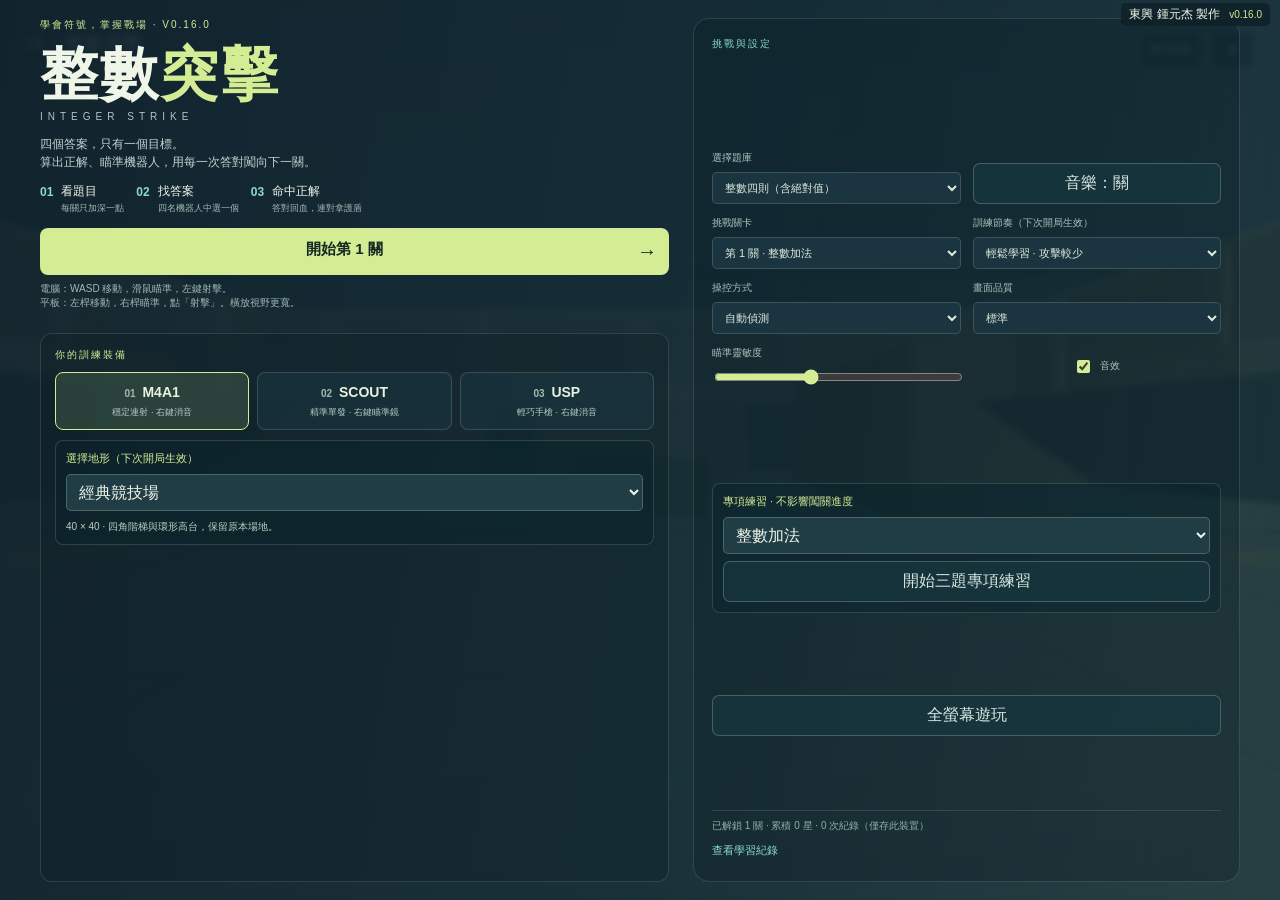
==== index.html @ ce56b244 "Release v0.16.0: dispersed patrols, readable answer labels and creator credit" ====
<!doctype html>
<html lang="zh-Hant"><head><meta charset="utf-8"><meta name="viewport" content="width=device-width,initial-scale=1,maximum-scale=1,user-scalable=no,viewport-fit=cover"><meta name="theme-color" content="#101e25"><title>整數突擊 INTEGER STRIKE — 正負數訓練場</title><link rel="icon" href="data:,"><link rel="stylesheet" href="cjs/style.css"></head>
<body class="paused"><div id="creator-credit">東興 鍾元杰 製作 <small>v0.16.0</small></div>
<canvas id="world" aria-label="三維整數訓練場"></canvas><div class="vignette"></div><div id="damage-flash"></div>
<header><div class="brand"><b>IS<span> / </span>整數突擊</b><small>INTEGER STRIKE · BLOOD ARENA</small></div><div class="top-actions"><button id="music-game" aria-pressed="false">音樂：關</button><span id="fps">— FPS</span><button id="pause-button" aria-label="暫停">Ⅱ</button></div></header>
<section id="question-card" aria-label="目前的數學題目"><div class="question-meta"><span id="skill">整數加法</span><span id="question-number">第 1 / 3 題</span></div><div id="expression">準備開始</div><div class="question-bottom"><span id="grace">先計算，再瞄準正確答案</span><span id="combo">連對 0</span></div><div class="progress-track"><div id="progress-fill"></div></div></section>
<aside id="radar"><div><span id="level-badge">LEVEL 01</span><span id="enemy-count">4 個答案</span></div><canvas id="map" width="152" height="152"></canvas><small>橘點：答案機器人　▲：你</small></aside>
<div id="answer-labels"></div><div id="crosshair"><b></b><b></b><b></b><b></b><i></i></div><div id="aim-choice"></div><div id="hit">✓</div>
<div id="feedback" role="status"><strong id="feedback-title"></strong><span id="feedback-detail"></span></div><div id="message" role="status"></div>
<div id="thinking-overlay"><div class="eyebrow">戰鬥提示</div><h2>保持移動，算出正解。</h2><p id="think-hint"></p><canvas id="number-line" width="800" height="160" aria-label="整數數線，標示起點與移動方向"></canvas><button id="think-resume">關閉提示（T）</button><small>提示顯示時，戰鬥持續進行。</small></div>
<canvas id="weapon"></canvas>
<footer><div id="vitals" class="vitals"><div><span>生命</span><strong id="health">100</strong><span class="shield-icon">◈</span><strong id="shield">0</strong></div><div class="health-track"><i id="health-fill"></i></div><small id="streak-note">連續答對 3 題 → 護盾 +25</small></div><div class="weapon-info"><span id="mode">M4A1 · 消音步槍</span><div><strong id="ammo">30</strong><span> / ∞</span></div><small id="reload-info">R 換彈 · 1 / 2 / 3 切換武器</small></div></footer>
<nav id="desktop-help"><span>WASD 移動</span><span>滑鼠 瞄準</span><span>左鍵 射擊</span><span>右鍵 特殊功能</span><button id="think-button">T 戰鬥提示</button></nav>
<section id="touch-controls" aria-label="平板控制"><div id="move-pad" class="pad" aria-label="移動搖桿"><span>移動</span><i class="stick"></i></div><div id="look-pad" class="pad" aria-label="視角搖桿"><span>瞄準</span><i class="stick"></i></div><button id="touch-fire" class="fire-button" aria-label="射擊">◎<small>射擊</small></button><div class="touch-tools"><button id="touch-jump">跳躍</button><button id="touch-crouch">蹲下</button><button id="touch-reload">換彈</button><button id="touch-secondary">特殊</button><button id="touch-weapon">換槍</button><button id="touch-think">提示</button></div></section>
<section id="menu" class="overlay"><div class="menu-shell"><div class="menu-main"><div class="eyebrow">學會符號，掌握戰場 · V0.16.0</div><h1>整數<span>突擊</span><small>INTEGER STRIKE</small></h1><p class="intro">四個答案，只有一個目標。<br>算出正解、瞄準機器人，用每一次答對闖向下一關。</p><div class="how"><div><b>01</b><span>看題目<small>每關只加深一點</small></span></div><div><b>02</b><span>找答案<small>四名機器人中選一個</small></span></div><div><b>03</b><span>命中正解<small>答對回血，連對拿護盾</small></span></div></div><button id="start" class="primary">開始第 1 關 <span>→</span></button><button id="restart" class="secondary hidden">重新挑戰這一關</button><p class="note" id="notice">電腦：WASD 移動，滑鼠瞄準，左鍵射擊。<br>平板：左桿移動，右桿瞄準，點「射擊」。橫放視野更寬。</p></div><div class="menu-loadout"><div class="eyebrow">你的訓練裝備</div><div id="loadout"><button class="gun-choice selected" data-gun="0"><b>01 <span>M4A1</span></b><small>穩定連射 · 右鍵消音</small></button><button class="gun-choice" data-gun="1"><b>02 <span>SCOUT</span></b><small>精準單發 · 右鍵瞄準鏡</small></button><button class="gun-choice" data-gun="2"><b>03 <span>USP</span></b><small>輕巧手槍 · 右鍵消音</small></button></div><div class="terrain-picker"><label for="terrain-select">選擇地形（下次開局生效）</label><select id="terrain-select"></select><p id="terrain-description"></p></div></div><div class="menu-options"><div class="eyebrow">挑戰與設定</div><div class="settings"><label>選擇題庫<select id="bank-select"><option value="integer">整數四則（含絕對值）</option><option value="science">科學記號</option></select></label><button id="music-menu" class="secondary" aria-pressed="false">音樂：關</button><label>挑戰關卡<select id="level-select"><option value="1">第 1 關 · 加法起步</option></select></label><label>訓練節奏（下次開局生效）<select id="pace"><option value="gentle">輕鬆學習 · 攻擊較少</option><option value="normal">標準挑戰</option></select></label><label>操控方式<select id="input-mode"><option value="auto">自動偵測</option><option value="touch">平板雙搖桿</option><option value="desktop">鍵盤與滑鼠</option></select></label><label>畫面品質<select id="quality"><option value="0.65">效能優先</option><option value="0.85" selected>標準</option><option value="1.2">精細</option></select></label><label>瞄準靈敏度<input id="sensitivity" type="range" min="0.5" max="1.8" value="1" step="0.1"></label><label class="check"><input id="sound" type="checkbox" checked>音效</label></div><div class="terrain-picker"><label for="practice-select">專項練習 · 不影響闖關進度</label><select id="practice-select"><option value="1">整數加法</option><option value="2">整數減法</option><option value="3">負數加減</option><option value="4">正負數乘法</option><option value="5">整除與正負號</option><option value="6">連續加減</option><option value="7">先乘後加減</option><option value="8">括弧優先</option><option value="9">絕對值入門</option><option value="10">絕對值加減</option><option value="11">絕對值混合運算</option></select><button id="start-practice" class="secondary fullscreen-button">開始三題專項練習</button></div><button id="fullscreen" class="secondary fullscreen-button">全螢幕遊玩</button><p id="fullscreen-note" role="status"></p><div class="saved"><span id="saved-progress">學習紀錄只儲存在這台裝置</span><button id="show-records">查看學習紀錄</button></div></div></div></section>
<section id="results" class="overlay hidden"><div class="result-panel"><div class="eyebrow" id="result-eyebrow">MISSION COMPLETE</div><div id="medal">★</div><h2 id="result-title">成功突破！</h2><p id="result-subtitle"></p><div class="result-stats"><div><strong id="result-accuracy">100%</strong><small>首次作答正確率</small></div><div><strong id="result-streak">3</strong><small>最佳連對</small></div><div><strong id="result-score">500</strong><small>挑戰得分</small></div></div><div id="review-list"></div><nav id="review-pagination"><button id="review-prev">上一題</button><span id="review-page"></span><button id="review-next">下一題</button></nav><div class="result-actions"><button id="next-level" class="primary">挑戰下一關 →</button><button id="review-mistakes" class="secondary hidden">錯題再練 · 換一組數字挑戰</button><button id="retry-level" class="secondary">再練一次</button><button id="back-menu" class="secondary">回到訓練選單</button></div></div></section>
<section id="records-panel" class="overlay hidden"><div class="result-panel"><div class="eyebrow">學習足跡</div><h2>每次練習，都有進步。</h2><div id="records-summary" class="result-stats"></div><p class="records-caption">依已完成的題目統計，包含一般挑戰與錯題複習。</p><div id="records-skills"></div><div id="records-list"></div><button id="export-records" class="secondary">下載學習紀錄 CSV</button><p class="records-caption">只下載這個瀏覽器的紀錄，不會上傳資料。</p><button id="close-records" class="primary">回到選單</button></div></section>
<script src="cjs/core.js"></script><script src="cjs/math.js"></script><script src="cjs/coach.js"></script><script src="cjs/session.js"></script><script src="cjs/progress-store.js"></script><script src="cjs/renderer.js"></script><script src="cjs/world.js"></script><script src="cjs/controls.js"></script><script src="cjs/weapon-view.js"></script><script src="cjs/science.js"></script><script src="cjs/sound.js"></script><script src="cjs/game.js"></script></body></html>
---- cjs/style.css ----
:root{color-scheme:dark;--ink:#102229;--paper:#eff6e8;--lime:#d4ec94;--teal:#89dacf;--orange:#ffb46b}*{box-sizing:border-box}html,body{margin:0;width:100%;height:100%;overflow:hidden;background:#142831;color:var(--paper);font-family:"Segoe UI","Microsoft JhengHei",sans-serif;overscroll-behavior:none}button,select,input{font:inherit}button{cursor:pointer}button:focus-visible,select:focus-visible{outline:3px solid var(--teal);outline-offset:3px}button:disabled{opacity:.45;cursor:default}.hidden{display:none!important}#world{display:block;width:100%;height:100%;touch-action:none}.vignette{position:fixed;inset:0;pointer-events:none;box-shadow:inset 0 0 140px #071c293c}header{position:fixed;top:max(20px,env(safe-area-inset-top));left:26px;right:26px;display:flex;justify-content:space-between;align-items:start;pointer-events:none}.brand b{font-size:17px;letter-spacing:2px}.brand span{color:var(--lime)}.brand small{display:block;color:#e4efdaaa;font-size:8px;letter-spacing:2px;margin-top:6px}.top-actions{display:flex;gap:12px;align-items:center;pointer-events:auto}#fps{font:10px monospace;padding:8px;background:#122a32b0;border:1px solid #c9dbb733}#pause-button{border:1px solid #d3e6ce55;color:var(--paper);background:#132b33bf;width:42px;height:36px;border-radius:7px}#question-card{position:fixed;left:50%;top:18px;transform:translateX(-50%);width:min(480px,43vw);background:#112832ef;border:1px solid #c9e7ba4a;border-radius:12px;box-shadow:0 8px 30px #071b2344;overflow:hidden;text-align:center;pointer-events:none}.question-meta,.question-bottom{display:flex;justify-content:space-between;gap:8px;font-size:10px;letter-spacing:1px;padding:11px 18px;color:#bad0d0}.question-meta{border-bottom:1px solid #fff1}.question-meta #skill{color:var(--lime)}#expression{font-size:clamp(24px,3.2vw,42px);font-weight:700;font-variant-numeric:tabular-nums;line-height:1.4;padding:5px 10px;color:white}#combo{color:var(--lime);white-space:nowrap}.progress-track{height:3px;background:#314954}#progress-fill{height:100%;background:var(--lime);transition:width .3s}.question-bottom{padding-top:3px;font-size:10px}#radar{position:fixed;left:26px;top:92px;background:#122b33d9;padding:9px;border:1px solid #e0edd43a;border-radius:10px}#radar>div{display:flex;justify-content:space-between;gap:7px;font-size:8px;letter-spacing:1px;color:var(--lime);margin:0 0 8px}#radar small{display:block;font-size:8px;color:#d3dec8aa}#map{width:152px;height:152px;display:block}#crosshair{position:fixed;left:50%;top:50%;width:2px;height:2px;pointer-events:none}#crosshair b{position:absolute;background:#edffbd;box-shadow:0 0 2px #112522}#crosshair b:nth-child(1){width:2px;height:7px;top:-13px}#crosshair b:nth-child(2){width:2px;height:7px;top:7px}#crosshair b:nth-child(3){width:7px;height:2px;left:-13px}#crosshair b:nth-child(4){width:7px;height:2px;left:7px}#crosshair i{position:absolute;inset:0;background:#e5fabd}#hit{position:fixed;left:50%;top:47%;transform:translate(-50%,-50%);font-size:30px;color:var(--lime);opacity:0;pointer-events:none}#damage-flash{position:fixed;inset:0;box-shadow:inset 0 0 100px #fb715199;opacity:0;pointer-events:none}.answer-label{position:fixed;left:0;top:0;transform:translate(-50%,-100%);text-align:center;pointer-events:none;will-change:left,top;filter:drop-shadow(0 2px 3px #082a32aa)}.answer-label strong{display:block;font-weight:800;font-variant-numeric:tabular-nums;background:#102d38f5;border:2px solid #ffd799;color:#fff5d2;min-width:64px;padding:3px 12px;border-radius:8px;font-size:30px;line-height:1.15}.answer-label small{display:block;font-size:8px;letter-spacing:2px;color:#fff1d3;margin-top:3px}.answer-label.wrong strong{color:#e7a598;border-color:#db8777}.answer-label.warning strong{border-color:#ff755d;box-shadow:0 0 12px #f65c354f}.answer-label:after{content:"";display:block;width:1px;height:9px;background:#ffdeab;margin:auto}#feedback{position:fixed;left:50%;top:calc(50% + 40px);transform:translateX(-50%);text-align:center;padding:12px 20px;border-radius:10px;background:#12332fe8;max-width:min(650px,78vw);opacity:0;pointer-events:none}#feedback strong{display:block;color:var(--lime);font-size:18px}#feedback span{display:block;font-size:13px;line-height:1.6;color:#d7e6d7;margin-top:5px}#feedback.wrong{background:#402829ef}#feedback.wrong strong{color:#ffbba0}#message{position:fixed;left:50%;top:75%;transform:translateX(-50%);font-size:12px;text-align:center;background:#112a32b0;padding:6px 10px;border-radius:6px;pointer-events:none}#message:empty{display:none}#weapon{position:fixed;bottom:0;right:4%;width:480px;height:360px;pointer-events:none}footer{position:fixed;bottom:45px;left:28px;right:28px;display:flex;justify-content:space-between;align-items:flex-end;pointer-events:none;text-shadow:0 2px 3px #142321}footer .vitals{min-width:190px}.vitals>div:first-child{display:flex;align-items:baseline;gap:9px}.vitals span{font-size:11px;color:#d6e7d5}.vitals strong{font-size:32px;font-weight:600}.vitals .shield-icon{color:var(--teal);margin-left:12px;font-size:18px}.vitals #shield{font-size:24px;color:var(--teal)}.health-track{height:4px;background:#111d24a0;margin:6px 0}.health-track i{display:block;background:var(--lime);height:100%;transition:width .2s}.vitals small{color:#e3ecd3b0;font-size:9px}.weapon-info{text-align:right}.weapon-info>span{font-size:10px;letter-spacing:1px}.weapon-info strong{font-size:40px}.weapon-info div>span{color:#bed6c7}.weapon-info small{font-size:9px;color:#e0ead2ae}#desktop-help{position:fixed;bottom:12px;left:28px;right:28px;display:flex;gap:20px;color:#dce9d6b0;font-size:9px;align-items:center}#desktop-help button{margin-left:auto;background:#112b33c9;color:var(--lime);border:1px solid #c1dcac44;border-radius:5px;padding:7px 12px}.overlay{position:fixed;inset:0;background:linear-gradient(100deg,#0e202aef,#102832e8 55%,#132d36c9);backdrop-filter:blur(3px);display:flex;align-items:center;justify-content:center;padding:28px;z-index:30;overflow:auto}.menu-shell{display:grid;grid-template-columns:1.2fr 1fr;gap:70px;width:min(1040px,100%);align-items:center}.menu-main{max-width:560px}.eyebrow{font-size:10px;color:var(--lime);letter-spacing:2px}h1{font-size:clamp(50px,6.6vw,82px);line-height:1.05;letter-spacing:2px;margin:24px 0}h1>span{color:var(--lime)}h1 small{display:block;font-size:13px;letter-spacing:9px;font-weight:500;margin-top:16px;color:#b2c6c4}.intro{font-size:14px;color:#c3d2cf;line-height:1.9}.how{display:flex;gap:18px;margin:30px 0}.how>div{display:flex;gap:8px}.how b{font-size:12px;color:var(--teal);padding-top:2px}.how span{font-size:12px}.how small{display:block;font-size:9px;color:#a1b8b4;line-height:1.8;white-space:nowrap}.primary{display:block;background:var(--lime);color:#142923;border:0;padding:17px 22px;font-size:15px;font-weight:800;width:100%;border-radius:8px;transition:background .15s}.primary:hover{background:#e7ffb2}.primary>span{float:right;font-size:20px}.secondary{background:#18363fc9;border:1px solid #accdc54d;color:#d6e7e0;border-radius:7px;padding:12px;width:100%;margin-top:10px}.note{font-size:10px;color:#9fb8b6;line-height:1.9}.menu-options{background:#0a1b234d;border:1px solid #b6d8ce28;border-radius:16px;padding:26px}.menu-options .eyebrow{color:var(--teal);margin-bottom:13px}#loadout{display:flex;flex-direction:column;gap:7px}.gun-choice{text-align:left;border:1px solid #a5c2b837;border-radius:8px;padding:12px 15px;background:#1b3540a0;color:#dbe9de;display:flex;justify-content:space-between;align-items:center;gap:8px}.gun-choice.selected{border-color:var(--lime);background:#365044aa}.gun-choice b{font-size:10px;color:#a0bdac}.gun-choice b span{font-size:15px;color:#e7f1df;margin-left:12px}.gun-choice small{font-size:10px;color:#b6cdc4}.settings{display:grid;grid-template-columns:1fr 1fr;gap:13px;margin:22px 0}.settings label{font-size:10px;color:#aac1bd;display:flex;flex-direction:column;gap:7px}.settings select{width:100%;padding:8px;background:#1b3540;color:#dfebdd;border:1px solid #a9c3b83a;border-radius:5px;font-size:11px}.settings input[type=range]{accent-color:var(--lime);width:100%}.settings .check{flex-direction:row;align-items:center;justify-content:center}.check input{accent-color:var(--lime)}.saved{border-top:1px solid #b1cbc12a;padding-top:15px;display:flex;flex-direction:column;gap:8px;color:#91aea9;font-size:10px}.saved button,.text-button{background:none;border:0;color:var(--teal);text-align:left;font-size:11px;padding:5px 0}.result-panel{width:min(610px,100%);max-height:95vh;overflow:auto;background:#112d36;border:1px solid #a9c9b943;border-radius:16px;padding:28px;text-align:center;box-shadow:0 25px 80px #0004}.result-panel h2{font-size:28px;margin:10px 0}.result-panel p{font-size:12px;color:#bacfc6;line-height:1.6}#medal{font-size:47px;color:var(--lime);line-height:1.2;margin-top:12px}.result-stats{display:grid;grid-template-columns:repeat(3,1fr);gap:8px;background:#1c3b43;border-radius:9px;margin:22px 0;padding:17px 8px}.result-stats strong{display:block;font-size:26px;color:var(--lime)}.result-stats small{display:block;font-size:10px;color:#b7ccc2;margin-top:4px}#review-list,#records-list{text-align:left;max-height:28vh;overflow:auto;margin-bottom:18px}.review-item{padding:12px;background:#09212a6b;border:1px solid #a9c2ae1c;border-radius:7px;margin-bottom:8px}.review-item b{font-size:14px}.review-item span{display:block;font-size:11px;color:#c3d4c8;line-height:1.7;margin-top:4px}.review-item.wrong{border-left:3px solid var(--orange)}.result-panel .text-button{display:block;margin:12px auto 0;text-align:center}#thinking-overlay{display:none;position:fixed;z-index:20;left:50%;top:50%;transform:translate(-50%,-50%);width:min(470px,90vw);padding:28px;background:#102b35f5;border:1px solid var(--teal);border-radius:12px;text-align:center}#thinking-overlay h2{font-size:23px}#thinking-overlay p{font-size:15px;line-height:1.8}#thinking-overlay button{padding:12px;border-radius:6px;background:var(--lime);color:var(--ink);border:0;width:100%;font-weight:700}#thinking-overlay small{display:block;color:#aac5bc;font-size:10px;margin-top:15px}body.thinking #thinking-overlay{display:block}body.paused #question-card,body.paused #radar,body.paused #crosshair,body.paused footer,body.paused #weapon,body.paused #desktop-help,body.paused #answer-labels,body.paused #touch-controls,body.paused #feedback{display:none}body:not(.paused) #menu{display:none}#touch-controls{display:none;position:fixed;inset:0;pointer-events:none;z-index:10}body.touch:not(.paused):not(.thinking) #touch-controls{display:block}body.touch #desktop-help{display:none}.pad{position:absolute;width:130px;height:130px;border:1px solid #daefd778;border-radius:50%;background:#132e3a70;pointer-events:auto;touch-action:none;user-select:none}.pad>span{position:absolute;left:0;right:0;top:10px;text-align:center;font-size:10px;color:#e5efddba;pointer-events:none}.stick{position:absolute;width:54px;height:54px;left:50%;top:50%;transform:translate(-50%,-50%);background:#bedbc665;border:1px solid #ebffce9c;border-radius:50%;pointer-events:none}.pad:before{content:"";position:absolute;inset:24px;border:1px dashed #d4edcd33;border-radius:50%}#move-pad{left:max(26px,env(safe-area-inset-left));bottom:max(32px,env(safe-area-inset-bottom))}#look-pad{right:max(126px,env(safe-area-inset-right));bottom:max(32px,env(safe-area-inset-bottom))}.fire-button{position:absolute;right:20px;bottom:58px;width:82px;height:82px;border:2px solid #fcecc2;background:#f4cf8b40;color:#fff4d6;border-radius:50%;font-size:34px;pointer-events:auto;touch-action:none;user-select:none}.fire-button small{font-size:11px;display:block}.touch-tools{position:absolute;right:20px;bottom:187px;display:flex;gap:7px;pointer-events:auto}.touch-tools button{background:#143039b0;color:#e8f3dc;border:1px solid #d2e9c84d;border-radius:7px;min-width:43px;height:38px;font-size:10px;touch-action:none}.touch-tools button.pressed{background:#788f5b}body.touch footer{bottom:190px;left:28px;right:28px}body.touch .weapon-info{display:none}body.touch #weapon{right:2%;width:350px;height:263px;opacity:.85}body.touch #radar{top:80px}body.touch #map{width:108px;height:108px}body.touch #radar small{display:none}body.touch #streak-note{display:none}body.touch .vitals strong{font-size:23px}body.touch .vitals #shield{font-size:18px}body.touch .vitals{min-width:145px}
@media(max-height:700px){.overlay{padding:15px}.menu-shell{gap:38px;max-width:950px}h1{font-size:56px;margin:15px 0}.how{margin:18px 0}.menu-options{padding:18px}.settings{gap:8px;margin:14px 0}.gun-choice{padding:9px 12px}.intro{font-size:12px}.result-panel{padding:20px}.question-meta,.question-bottom{padding:7px 13px}#expression{font-size:30px}#radar{top:80px}#map{width:118px;height:118px}.pad{width:110px;height:110px}#look-pad{right:114px}.touch-tools{bottom:163px}body.touch footer{bottom:164px}.fire-button{width:72px;height:72px;bottom:45px}}
@media(max-width:850px){.brand small{display:none}.brand b{font-size:13px}#radar{left:15px}header{left:15px;right:15px}#question-card{width:47vw;top:12px}.question-bottom{letter-spacing:0;font-size:9px}#expression{font-size:28px}.menu-shell{gap:25px}.how{gap:10px;flex-wrap:wrap}.how small{font-size:8px}.menu-options{padding:18px}h1{font-size:46px}.intro{font-size:12px}.settings{gap:10px}.gun-choice small{font-size:8px}#feedback{max-width:70vw;padding:9px 14px}#feedback span{font-size:11px}}
@media(max-width:600px){.menu-shell{display:flex;flex-direction:column;align-items:stretch;gap:20px;margin:auto;max-width:440px}.overlay{align-items:flex-start;padding:22px 17px}.menu-main{max-width:none}h1{font-size:53px;margin:15px 0}.how{margin:20px 0;justify-content:space-between}.menu-options{padding:18px}.note{font-size:10px}.brand{display:none}#question-card{top:12px;left:12px;transform:none;width:calc(100vw - 82px)}.top-actions #fps{display:none}#pause-button{width:40px;height:34px}#radar{top:155px;left:12px;opacity:.8}body.touch #radar{top:155px}body.touch #map{width:68px;height:68px}#radar>div #enemy-count{display:none}#expression{font-size:29px}.question-meta{font-size:9px}.question-bottom{font-size:9px;padding:8px 12px}.pad{width:110px;height:110px}#move-pad{left:15px;bottom:35px}#look-pad{right:105px;bottom:35px}.fire-button{right:13px;bottom:49px;width:72px;height:72px}.touch-tools{left:15px;right:15px;bottom:163px;justify-content:space-between;gap:5px}.touch-tools button{min-width:42px}.answer-label strong{font-size:25px;min-width:52px;padding:3px 8px}body.touch footer{bottom:218px;left:15px}#feedback{top:calc(50% + 22px);max-width:88vw;width:88vw}#feedback strong{font-size:15px}#message{top:auto;bottom:207px;font-size:10px;max-width:85vw}#weapon{display:none}.result-panel{padding:20px 16px;margin:auto}#review-list,#records-list{max-height:35vh}#desktop-help{display:none}.weapon-info{font-size:10px}.vitals strong{font-size:23px}footer{bottom:23px}.result-stats strong{font-size:22px}}
#number-line{width:100%;height:auto;margin:0 0 15px}#think-hint{white-space:pre-line}body.zoom .vignette{box-shadow:inset 0 0 0 14vw #061118e8}body.zoom #crosshair b{background:#f0f6dc}body.thinking #touch-controls{pointer-events:none}body.thinking #touch-controls>*{pointer-events:none}
#records-panel .result-panel{width:min(680px,100%)}#records-summary{margin:16px 0 10px}#records-skills{max-height:24vh;overflow:auto;text-align:left;margin:12px 0 20px}.skill-summary{padding:12px;background:#1b3942;border-radius:8px;margin-bottom:8px}.skill-summary strong{display:block;font-size:13px;color:var(--paper)}.skill-summary span,.skill-summary small{display:block;font-size:10px;color:#bacfc4;margin-top:6px}.skill-track{height:5px;background:#09232b;margin-top:10px;border-radius:4px;overflow:hidden}.skill-track i{height:100%;display:block}.result-panel .records-caption{font-size:10px;color:#9ebbb2;margin:10px 0}.skill-summary small{color:#d4dfc4}#records-list{max-height:24vh}
@media(prefers-reduced-motion:reduce){*{transition:none!important}}
.terrain-picker{margin-top:16px;padding:12px;background:#09232b77;border:1px solid #a5c6b633;border-radius:8px}.terrain-picker label{display:block;font-size:11px;color:#d4ec94;margin-bottom:8px}.terrain-picker select{width:100%;padding:8px;color:#eff6e8;background:#203c45;border:1px solid #789b8a77;border-radius:5px}.terrain-picker p{font-size:11px;line-height:1.5;color:#b9cec5;margin:8px 0 0}
/* Auto block margins centre only when space exists; tall menus remain scrollable from the top. */ .overlay{align-items:flex-start}.menu-shell,.result-panel{margin-block:auto}
@media(min-width:601px) and (max-height:450px){body.touch #radar{display:none}body.touch footer{top:78px;bottom:auto;left:15px;right:auto}body.touch .vitals{min-width:130px}body.touch .touch-tools{left:150px;right:230px;bottom:8px;gap:4px;justify-content:center}body.touch .touch-tools button{min-width:40px;height:34px;font-size:9px}body.touch #weapon{opacity:.55}}
.fullscreen-button{width:100%;margin-top:14px;padding:10px}#fullscreen-note{font-size:11px;color:#ffc188;line-height:1.5;margin:5px 0}
#aim-choice{position:fixed;left:50%;top:calc(50% + 16px);transform:translateX(-50%);padding:4px 8px;color:#e9f4f0;background:#112832d9;border-radius:5px;font-size:13px;font-weight:700;pointer-events:none}#aim-choice:empty,body.paused #aim-choice,body.thinking #aim-choice{display:none}

.skill-practice{margin-top:10px;min-height:44px;padding:10px 16px;border:1px solid #709a8e;background:#254c50;color:#e8f4df;border-radius:6px;font:inherit;font-size:12px;cursor:pointer}.skill-practice:hover,.skill-practice:focus-visible{background:#365f60;outline:2px solid #d4ec94;outline-offset:2px}

body.paused #message,body.thinking #message{display:none}

#touch-reload{white-space:pre-line;line-height:1.15}#touch-reload.low-ammo{color:#ffd38f;border-color:#e8b575}
/* Single-screen menus. Review uses explicit paging rather than scrolling. */
#menu{padding:18px;overflow:hidden;align-items:stretch}#menu .menu-shell{width:min(1200px,100%);height:100%;margin:0;display:grid;grid-template-columns:1.15fr 1fr;grid-template-rows:auto 1fr;gap:16px 24px;align-items:stretch}#menu .menu-main{grid-column:1;grid-row:1;max-width:none}#menu .menu-loadout{grid-column:1;grid-row:2;min-height:0}#menu .menu-options{grid-column:2;grid-row:1/3;margin:0;min-height:0;display:flex;flex-direction:column;justify-content:space-between;padding:18px}#menu h1{font-size:clamp(34px,4.5vw,62px);margin:12px 0}#menu h1 small{font-size:10px;letter-spacing:5px;margin-top:8px}#menu .intro{font-size:12px;line-height:1.5;margin:8px 0}#menu .how{margin:12px 0;gap:12px}#menu .note{margin:7px 0;font-size:10px;line-height:1.4}#menu .primary{padding:12px}#menu .secondary{padding:9px;margin-top:7px}#menu .menu-loadout{border:1px solid #b6d8ce28;border-radius:12px;padding:14px;background:#0a1b234d}#menu #loadout{display:grid;grid-template-columns:repeat(3,1fr);gap:8px;margin-top:10px}#menu .gun-choice{display:block;padding:10px;text-align:center}#menu .gun-choice small{display:block;margin-top:5px;font-size:9px}#menu .gun-choice b span{margin-left:4px;font-size:14px}#menu .terrain-picker{margin-top:10px;padding:10px}#menu .terrain-picker p{margin-bottom:0;font-size:10px}#menu .settings{margin:12px 0;gap:12px}#menu .fullscreen-button{margin-top:7px}#menu .saved{padding-top:8px;gap:5px}#menu #fullscreen-note:empty{display:none}#menu .how small{white-space:normal}
#results{padding:14px;overflow:hidden;align-items:stretch}#results .result-panel{width:min(780px,100%);height:100%;max-height:none;margin:0;overflow:hidden;padding:20px;display:flex;flex-direction:column;gap:10px}#results #medal{font-size:32px;margin:0}#results h2{font-size:26px;margin:0}#results #result-subtitle{margin:0;line-height:1.4;font-size:12px}#results .result-stats{margin:0;padding:10px}#results #review-list{flex:1;min-height:0;max-height:none;overflow:hidden;margin:0;display:flex;align-items:center}#results .review-item{width:100%;margin:0;padding:12px}#results .review-item[hidden]{display:none}#review-pagination{display:flex;align-items:center;justify-content:center;gap:15px;font-size:11px}#review-pagination button{background:#25444c;border:1px solid #78978b;color:#e5f0dd;border-radius:5px;padding:7px 15px}.result-actions{display:grid;grid-template-columns:1fr 1fr;gap:8px}#results .result-actions button{margin:0;padding:13px;font-size:13px;width:100%;border-radius:7px}#results .result-actions .hidden{display:none!important}
@media(max-height:620px){#menu{padding:10px}#menu .menu-shell{gap:10px 14px}#menu .menu-options,#menu .menu-loadout{padding:10px}#menu h1{font-size:36px;margin:5px 0}#menu .intro{font-size:10px;margin:5px 0}#menu .how{margin:7px 0}#menu .how span{font-size:10px}#menu .how small{font-size:8px}#menu .eyebrow{font-size:8px;letter-spacing:1px}#menu .settings{margin:6px 0;gap:6px}#menu .settings label{font-size:9px;gap:3px}#menu .settings select{padding:5px;font-size:10px}#menu .terrain-picker{padding:6px;margin-top:6px}#menu .terrain-picker label{font-size:10px;margin-bottom:4px}#menu .terrain-picker select{padding:5px;font-size:11px}#menu .terrain-picker p{font-size:9px;line-height:1.2;margin-top:4px}#menu .gun-choice{padding:6px}#menu .gun-choice small{font-size:8px}#menu .note{font-size:8px;margin:4px 0}#menu .secondary,#menu .primary{padding:8px;font-size:11px}#menu .saved{font-size:8px;padding-top:5px;gap:3px}#menu .saved button{font-size:10px;padding:3px 0}#menu .menu-options>.eyebrow{margin-bottom:0}#results .result-panel{padding:12px;gap:6px}#results #medal{font-size:23px}#results h2{font-size:20px}#results .result-stats{padding:6px}#results .result-stats strong{font-size:21px}#results .review-item{padding:7px}#results .review-item b{font-size:12px}#results .review-item span{font-size:10px;line-height:1.3}#results .result-actions button{padding:8px;font-size:11px}#review-pagination button{padding:4px 12px}#results #result-subtitle{font-size:10px}}
@media(max-width:600px){#menu{padding:8px}#menu .menu-shell{grid-template-columns:1fr 1fr;gap:8px;max-width:none}#menu .menu-options,#menu .menu-loadout{padding:8px}#menu h1{font-size:30px;letter-spacing:0}#menu h1 small{font-size:7px;letter-spacing:2px}#menu .intro{font-size:10px}#menu .how{display:grid;gap:5px;margin:8px 0}#menu .how span{font-size:10px}#menu .how small{font-size:8px}#menu .eyebrow{font-size:8px;letter-spacing:0}#menu .note{font-size:8px}#menu #loadout{grid-template-columns:1fr;gap:4px;margin-top:6px}#menu .gun-choice{padding:6px}#menu .gun-choice b span{font-size:12px}#menu .gun-choice small{font-size:8px;margin:2px 0 0}#menu .settings{grid-template-columns:1fr;gap:6px;margin:8px 0}#menu .settings label{font-size:9px;gap:3px}#menu .settings select{padding:5px;font-size:9px}#menu .terrain-picker{padding:6px;margin-top:6px}#menu .terrain-picker label{font-size:9px}#menu .terrain-picker select{font-size:10px;padding:5px}#menu .terrain-picker p{font-size:9px;line-height:1.3}#menu .primary,#menu .secondary{font-size:10px;padding:8px}#menu .saved{font-size:8px}#menu .saved button{font-size:10px}#results .result-panel{padding:12px;gap:8px}#results h2{font-size:21px}#results #result-subtitle{font-size:11px}#results .result-actions button{font-size:11px;padding:11px 5px}}

@media(min-width:601px) and (max-height:450px){#menu h1{font-size:27px;margin:3px 0}#menu h1 small{font-size:7px;margin-top:3px;letter-spacing:3px}#menu .intro{font-size:9px;line-height:1.25;margin:4px 0}#menu .how{margin:4px 0;gap:6px}#menu .how span{font-size:9px}#menu .how small{font-size:7px;line-height:1.2}#menu .note{font-size:7px;line-height:1.15;margin:3px 0}#menu .primary,#menu .secondary{padding:5px;font-size:10px}#menu .primary>span{font-size:12px}#menu .gun-choice{padding:4px}#menu .gun-choice b span{font-size:12px}#menu .gun-choice small{font-size:7px}#menu #loadout{margin-top:5px;gap:4px}#menu .menu-loadout{padding:7px}#menu .terrain-picker label{font-size:9px}#menu .terrain-picker p{font-size:8px}#menu .terrain-picker select{padding:3px;font-size:10px}}
@media(min-width:601px) and (max-height:450px){#results .result-panel{display:grid;grid-template-columns:1fr 1fr;grid-template-rows:auto auto auto minmax(0,1fr) auto;gap:5px 12px}#result-eyebrow{grid-column:1;grid-row:1;text-align:left}#results #medal{grid-column:2;grid-row:1;font-size:18px;text-align:right}#results #result-title{grid-column:1/3;grid-row:2}#results #result-subtitle{grid-column:1/3;grid-row:3}#results .result-stats{grid-column:1;grid-row:4;align-self:start}#results #review-list{grid-column:2;grid-row:4;align-self:stretch}#results #review-pagination{grid-column:2;grid-row:5;gap:6px}#results .result-actions{grid-column:1;grid-row:5}#results .review-item span{font-size:9px}#results .result-actions button{padding:7px 4px;font-size:10px}}

/* Non-modal coaching: movement, aiming and firing remain enabled. */
body.thinking:not(.paused) #touch-controls{display:block;pointer-events:none}body.thinking #touch-controls>*{pointer-events:auto}body.thinking:not(.touch) #touch-controls{display:none}
#thinking-overlay{left:12px;top:135px;transform:none;width:min(290px,42vw);padding:10px;pointer-events:none;background:#102b35d9}#thinking-overlay h2,#thinking-overlay #number-line,#thinking-overlay small{display:none}#thinking-overlay p{font-size:12px;line-height:1.4;margin:6px 0}#thinking-overlay button{pointer-events:auto;padding:6px;font-size:11px}body.paused #thinking-overlay{display:none}
@media(max-height:450px){#thinking-overlay{top:75px;left:165px;width:240px}#thinking-overlay p{font-size:10px}}

body.science #expression{font-size:clamp(16px,2.2vw,28px);line-height:1.4}body.science .answer-label strong{font-size:clamp(14px,2vw,23px);white-space:nowrap}#music-game{font-size:11px!important;padding:7px!important;width:auto!important}#music-menu{margin:0!important;align-self:end}body.paused #music-game{display:none}@media(max-height:620px){#menu .settings{gap:3px;margin:3px 0}#menu .menu-options{gap:2px}}@media(max-width:600px){#menu .settings{gap:3px;margin:3px 0}#menu .menu-options{padding:5px}#menu .settings select{padding:3px}}

@media(min-width:601px) and (max-height:450px){#menu .menu-options{padding:6px;gap:0}#menu .menu-options .terrain-picker{padding:3px;margin-top:3px}#menu .menu-options .terrain-picker label{margin-bottom:2px;font-size:8px}#menu .menu-options .settings{margin:2px 0;gap:2px}#menu .menu-options .settings select{padding:3px}#menu .menu-options .fullscreen-button{margin-top:3px;padding:4px}#menu .saved{padding-top:2px}#menu .menu-options>.eyebrow{font-size:7px}}


#creator-credit{position:fixed;right:10px;top:3px;z-index:1000;padding:3px 8px;border-radius:5px;background:#102229e8;color:#eff6e8;font-size:12px;pointer-events:none}#creator-credit small{font-size:10px;color:#d4ec94;margin-left:6px}header{top:32px}.answer-connector{position:fixed;height:2px;background:#ffd38bdd;transform-origin:0 50%;pointer-events:none;z-index:3}.answer-label{z-index:4}body.paused .answer-connector{display:none!important}@media(max-width:600px){#creator-credit{font-size:10px;right:5px;top:2px}#menu{padding-top:25px}}
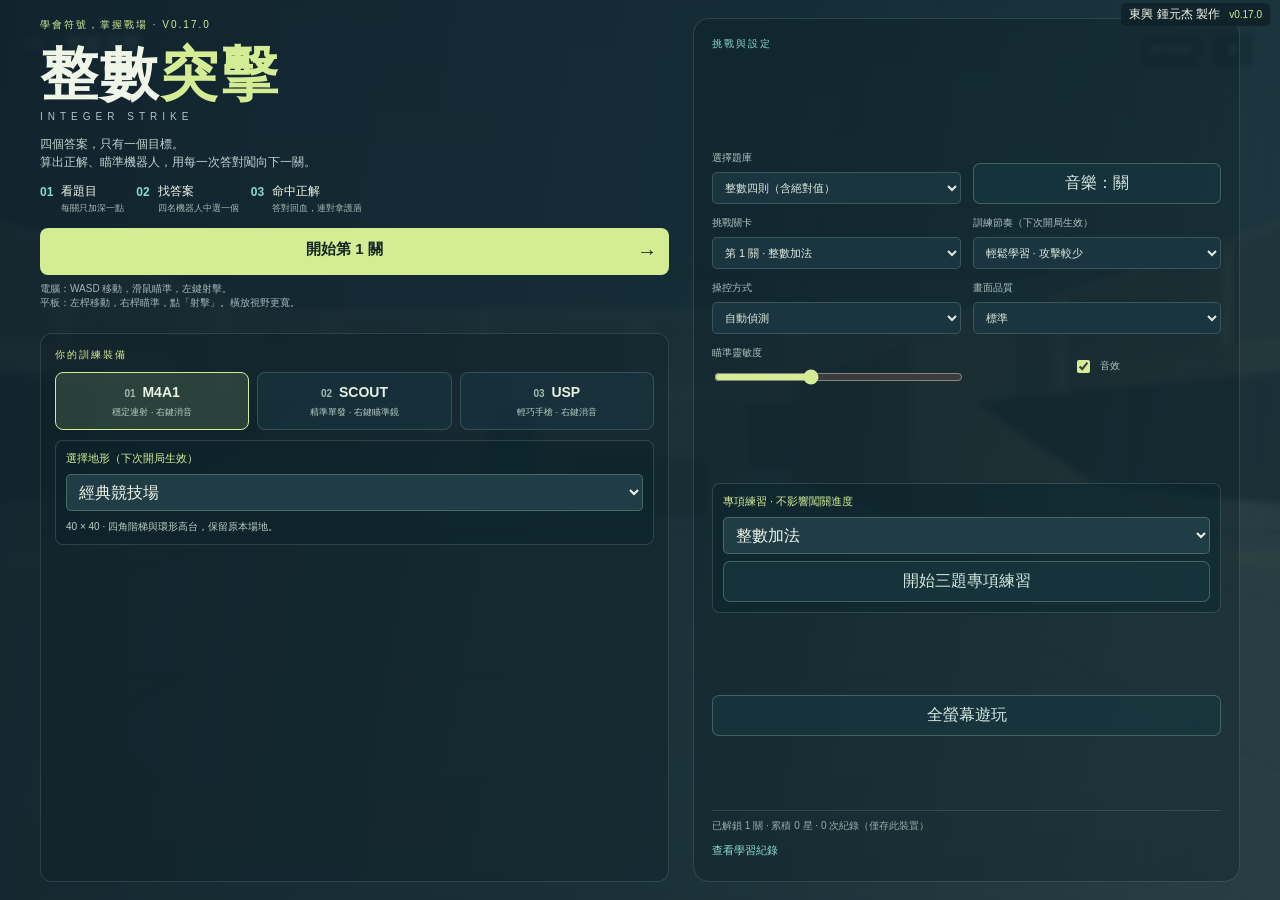
==== commit 24b67c7d: "v0.17.0: stable head labels, half health, double incoming damage and compact mobile HUD" ====
--- a/index.html
+++ b/index.html
@@ -1,6 +1,6 @@
 <!doctype html>
 <html lang="zh-Hant"><head><meta charset="utf-8"><meta name="viewport" content="width=device-width,initial-scale=1,maximum-scale=1,user-scalable=no,viewport-fit=cover"><meta name="theme-color" content="#101e25"><title>整數突擊 INTEGER STRIKE — 正負數訓練場</title><link rel="icon" href="data:,"><link rel="stylesheet" href="cjs/style.css"></head>
-<body class="paused"><div id="creator-credit">東興 鍾元杰 製作 <small>v0.16.0</small></div>
+<body class="paused"><div id="creator-credit">東興 鍾元杰 製作 <small>v0.17.0</small></div>
 <canvas id="world" aria-label="三維整數訓練場"></canvas><div class="vignette"></div><div id="damage-flash"></div>
 <header><div class="brand"><b>IS<span> / </span>整數突擊</b><small>INTEGER STRIKE · BLOOD ARENA</small></div><div class="top-actions"><button id="music-game" aria-pressed="false">音樂：關</button><span id="fps">— FPS</span><button id="pause-button" aria-label="暫停">Ⅱ</button></div></header>
 <section id="question-card" aria-label="目前的數學題目"><div class="question-meta"><span id="skill">整數加法</span><span id="question-number">第 1 / 3 題</span></div><div id="expression">準備開始</div><div class="question-bottom"><span id="grace">先計算，再瞄準正確答案</span><span id="combo">連對 0</span></div><div class="progress-track"><div id="progress-fill"></div></div></section>
@@ -9,10 +9,10 @@
 <div id="feedback" role="status"><strong id="feedback-title"></strong><span id="feedback-detail"></span></div><div id="message" role="status"></div>
 <div id="thinking-overlay"><div class="eyebrow">戰鬥提示</div><h2>保持移動，算出正解。</h2><p id="think-hint"></p><canvas id="number-line" width="800" height="160" aria-label="整數數線，標示起點與移動方向"></canvas><button id="think-resume">關閉提示（T）</button><small>提示顯示時，戰鬥持續進行。</small></div>
 <canvas id="weapon"></canvas>
-<footer><div id="vitals" class="vitals"><div><span>生命</span><strong id="health">100</strong><span class="shield-icon">◈</span><strong id="shield">0</strong></div><div class="health-track"><i id="health-fill"></i></div><small id="streak-note">連續答對 3 題 → 護盾 +25</small></div><div class="weapon-info"><span id="mode">M4A1 · 消音步槍</span><div><strong id="ammo">30</strong><span> / ∞</span></div><small id="reload-info">R 換彈 · 1 / 2 / 3 切換武器</small></div></footer>
+<footer><div id="vitals" class="vitals"><div><span>生命</span><strong id="health">50</strong><span class="shield-icon">◈</span><strong id="shield">0</strong></div><div class="health-track"><i id="health-fill"></i></div><small id="streak-note">連續答對 3 題 → 護盾 +25</small></div><div class="weapon-info"><span id="mode">M4A1 · 消音步槍</span><div><strong id="ammo">30</strong><span> / ∞</span></div><small id="reload-info">R 換彈 · 1 / 2 / 3 切換武器</small></div></footer>
 <nav id="desktop-help"><span>WASD 移動</span><span>滑鼠 瞄準</span><span>左鍵 射擊</span><span>右鍵 特殊功能</span><button id="think-button">T 戰鬥提示</button></nav>
 <section id="touch-controls" aria-label="平板控制"><div id="move-pad" class="pad" aria-label="移動搖桿"><span>移動</span><i class="stick"></i></div><div id="look-pad" class="pad" aria-label="視角搖桿"><span>瞄準</span><i class="stick"></i></div><button id="touch-fire" class="fire-button" aria-label="射擊">◎<small>射擊</small></button><div class="touch-tools"><button id="touch-jump">跳躍</button><button id="touch-crouch">蹲下</button><button id="touch-reload">換彈</button><button id="touch-secondary">特殊</button><button id="touch-weapon">換槍</button><button id="touch-think">提示</button></div></section>
-<section id="menu" class="overlay"><div class="menu-shell"><div class="menu-main"><div class="eyebrow">學會符號，掌握戰場 · V0.16.0</div><h1>整數<span>突擊</span><small>INTEGER STRIKE</small></h1><p class="intro">四個答案，只有一個目標。<br>算出正解、瞄準機器人，用每一次答對闖向下一關。</p><div class="how"><div><b>01</b><span>看題目<small>每關只加深一點</small></span></div><div><b>02</b><span>找答案<small>四名機器人中選一個</small></span></div><div><b>03</b><span>命中正解<small>答對回血，連對拿護盾</small></span></div></div><button id="start" class="primary">開始第 1 關 <span>→</span></button><button id="restart" class="secondary hidden">重新挑戰這一關</button><p class="note" id="notice">電腦：WASD 移動，滑鼠瞄準，左鍵射擊。<br>平板：左桿移動，右桿瞄準，點「射擊」。橫放視野更寬。</p></div><div class="menu-loadout"><div class="eyebrow">你的訓練裝備</div><div id="loadout"><button class="gun-choice selected" data-gun="0"><b>01 <span>M4A1</span></b><small>穩定連射 · 右鍵消音</small></button><button class="gun-choice" data-gun="1"><b>02 <span>SCOUT</span></b><small>精準單發 · 右鍵瞄準鏡</small></button><button class="gun-choice" data-gun="2"><b>03 <span>USP</span></b><small>輕巧手槍 · 右鍵消音</small></button></div><div class="terrain-picker"><label for="terrain-select">選擇地形（下次開局生效）</label><select id="terrain-select"></select><p id="terrain-description"></p></div></div><div class="menu-options"><div class="eyebrow">挑戰與設定</div><div class="settings"><label>選擇題庫<select id="bank-select"><option value="integer">整數四則（含絕對值）</option><option value="science">科學記號</option></select></label><button id="music-menu" class="secondary" aria-pressed="false">音樂：關</button><label>挑戰關卡<select id="level-select"><option value="1">第 1 關 · 加法起步</option></select></label><label>訓練節奏（下次開局生效）<select id="pace"><option value="gentle">輕鬆學習 · 攻擊較少</option><option value="normal">標準挑戰</option></select></label><label>操控方式<select id="input-mode"><option value="auto">自動偵測</option><option value="touch">平板雙搖桿</option><option value="desktop">鍵盤與滑鼠</option></select></label><label>畫面品質<select id="quality"><option value="0.65">效能優先</option><option value="0.85" selected>標準</option><option value="1.2">精細</option></select></label><label>瞄準靈敏度<input id="sensitivity" type="range" min="0.5" max="1.8" value="1" step="0.1"></label><label class="check"><input id="sound" type="checkbox" checked>音效</label></div><div class="terrain-picker"><label for="practice-select">專項練習 · 不影響闖關進度</label><select id="practice-select"><option value="1">整數加法</option><option value="2">整數減法</option><option value="3">負數加減</option><option value="4">正負數乘法</option><option value="5">整除與正負號</option><option value="6">連續加減</option><option value="7">先乘後加減</option><option value="8">括弧優先</option><option value="9">絕對值入門</option><option value="10">絕對值加減</option><option value="11">絕對值混合運算</option></select><button id="start-practice" class="secondary fullscreen-button">開始三題專項練習</button></div><button id="fullscreen" class="secondary fullscreen-button">全螢幕遊玩</button><p id="fullscreen-note" role="status"></p><div class="saved"><span id="saved-progress">學習紀錄只儲存在這台裝置</span><button id="show-records">查看學習紀錄</button></div></div></div></section>
+<section id="menu" class="overlay"><div class="menu-shell"><div class="menu-main"><div class="eyebrow">學會符號，掌握戰場 · V0.17.0</div><h1>整數<span>突擊</span><small>INTEGER STRIKE</small></h1><p class="intro">四個答案，只有一個目標。<br>算出正解、瞄準機器人，用每一次答對闖向下一關。</p><div class="how"><div><b>01</b><span>看題目<small>每關只加深一點</small></span></div><div><b>02</b><span>找答案<small>四名機器人中選一個</small></span></div><div><b>03</b><span>命中正解<small>答對回血，連對拿護盾</small></span></div></div><button id="start" class="primary">開始第 1 關 <span>→</span></button><button id="restart" class="secondary hidden">重新挑戰這一關</button><p class="note" id="notice">電腦：WASD 移動，滑鼠瞄準，左鍵射擊。<br>平板：左桿移動，右桿瞄準，點「射擊」。橫放視野更寬。</p></div><div class="menu-loadout"><div class="eyebrow">你的訓練裝備</div><div id="loadout"><button class="gun-choice selected" data-gun="0"><b>01 <span>M4A1</span></b><small>穩定連射 · 右鍵消音</small></button><button class="gun-choice" data-gun="1"><b>02 <span>SCOUT</span></b><small>精準單發 · 右鍵瞄準鏡</small></button><button class="gun-choice" data-gun="2"><b>03 <span>USP</span></b><small>輕巧手槍 · 右鍵消音</small></button></div><div class="terrain-picker"><label for="terrain-select">選擇地形（下次開局生效）</label><select id="terrain-select"></select><p id="terrain-description"></p></div></div><div class="menu-options"><div class="eyebrow">挑戰與設定</div><div class="settings"><label>選擇題庫<select id="bank-select"><option value="integer">整數四則（含絕對值）</option><option value="science">科學記號</option></select></label><button id="music-menu" class="secondary" aria-pressed="false">音樂：關</button><label>挑戰關卡<select id="level-select"><option value="1">第 1 關 · 加法起步</option></select></label><label>訓練節奏（下次開局生效）<select id="pace"><option value="gentle">輕鬆學習 · 攻擊較少</option><option value="normal">標準挑戰</option></select></label><label>操控方式<select id="input-mode"><option value="auto">自動偵測</option><option value="touch">平板雙搖桿</option><option value="desktop">鍵盤與滑鼠</option></select></label><label>畫面品質<select id="quality"><option value="0.65">效能優先</option><option value="0.85" selected>標準</option><option value="1.2">精細</option></select></label><label>瞄準靈敏度<input id="sensitivity" type="range" min="0.5" max="1.8" value="1" step="0.1"></label><label class="check"><input id="sound" type="checkbox" checked>音效</label></div><div class="terrain-picker"><label for="practice-select">專項練習 · 不影響闖關進度</label><select id="practice-select"><option value="1">整數加法</option><option value="2">整數減法</option><option value="3">負數加減</option><option value="4">正負數乘法</option><option value="5">整除與正負號</option><option value="6">連續加減</option><option value="7">先乘後加減</option><option value="8">括弧優先</option><option value="9">絕對值入門</option><option value="10">絕對值加減</option><option value="11">絕對值混合運算</option></select><button id="start-practice" class="secondary fullscreen-button">開始三題專項練習</button></div><button id="fullscreen" class="secondary fullscreen-button">全螢幕遊玩</button><p id="fullscreen-note" role="status"></p><div class="saved"><span id="saved-progress">學習紀錄只儲存在這台裝置</span><button id="show-records">查看學習紀錄</button></div></div></div></section>
 <section id="results" class="overlay hidden"><div class="result-panel"><div class="eyebrow" id="result-eyebrow">MISSION COMPLETE</div><div id="medal">★</div><h2 id="result-title">成功突破！</h2><p id="result-subtitle"></p><div class="result-stats"><div><strong id="result-accuracy">100%</strong><small>首次作答正確率</small></div><div><strong id="result-streak">3</strong><small>最佳連對</small></div><div><strong id="result-score">500</strong><small>挑戰得分</small></div></div><div id="review-list"></div><nav id="review-pagination"><button id="review-prev">上一題</button><span id="review-page"></span><button id="review-next">下一題</button></nav><div class="result-actions"><button id="next-level" class="primary">挑戰下一關 →</button><button id="review-mistakes" class="secondary hidden">錯題再練 · 換一組數字挑戰</button><button id="retry-level" class="secondary">再練一次</button><button id="back-menu" class="secondary">回到訓練選單</button></div></div></section>
 <section id="records-panel" class="overlay hidden"><div class="result-panel"><div class="eyebrow">學習足跡</div><h2>每次練習，都有進步。</h2><div id="records-summary" class="result-stats"></div><p class="records-caption">依已完成的題目統計，包含一般挑戰與錯題複習。</p><div id="records-skills"></div><div id="records-list"></div><button id="export-records" class="secondary">下載學習紀錄 CSV</button><p class="records-caption">只下載這個瀏覽器的紀錄，不會上傳資料。</p><button id="close-records" class="primary">回到選單</button></div></section>
 <script src="cjs/core.js"></script><script src="cjs/math.js"></script><script src="cjs/coach.js"></script><script src="cjs/session.js"></script><script src="cjs/progress-store.js"></script><script src="cjs/renderer.js"></script><script src="cjs/world.js"></script><script src="cjs/controls.js"></script><script src="cjs/weapon-view.js"></script><script src="cjs/science.js"></script><script src="cjs/sound.js"></script><script src="cjs/game.js"></script></body></html>
--- a/cjs/style.css
+++ b/cjs/style.css
@@ -36,3 +36,13 @@
 
 
 #creator-credit{position:fixed;right:10px;top:3px;z-index:1000;padding:3px 8px;border-radius:5px;background:#102229e8;color:#eff6e8;font-size:12px;pointer-events:none}#creator-credit small{font-size:10px;color:#d4ec94;margin-left:6px}header{top:32px}.answer-connector{position:fixed;height:2px;background:#ffd38bdd;transform-origin:0 50%;pointer-events:none;z-index:3}.answer-label{z-index:4}body.paused .answer-connector{display:none!important}@media(max-width:600px){#creator-credit{font-size:10px;right:5px;top:2px}#menu{padding-top:25px}}
+
+/* v0.17.0: compact phone combat HUD, portrait and landscape. */
+@media(max-width:600px),(max-height:500px) and (max-width:1000px){
+ body .answer-label,body.science .answer-label{min-width:38px;padding:0;max-width:150px}
+ body .answer-label strong,body.science .answer-label strong{font-size:15px;line-height:1.15;padding:3px 6px;border-width:1px;border-radius:5px;min-width:38px}
+ body .answer-label small{font-size:8px;letter-spacing:0;margin-top:2px}
+ body #expression,body.science #expression{font-size:19px;line-height:1.2;margin:5px 0;padding:0 6px}
+ body #question-card{width:min(330px,68vw)}
+ body .question-meta,body .question-bottom{font-size:9px;padding:4px 7px;gap:4px}
+}
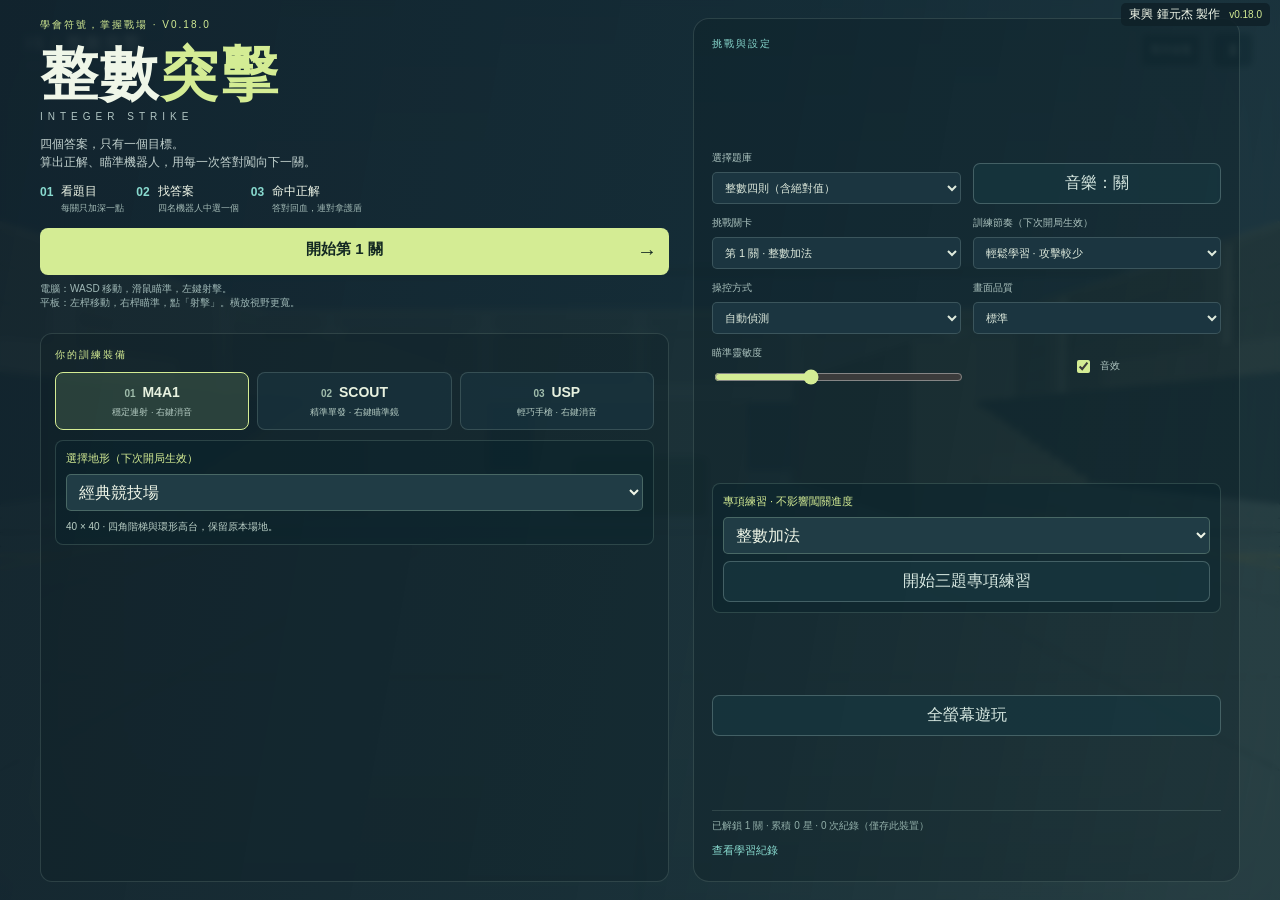
==== commit e6e9872f: "v0.18.0: reliable music playback states and low-poly human soldiers" ====
--- a/index.html
+++ b/index.html
@@ -1,6 +1,6 @@
 <!doctype html>
-<html lang="zh-Hant"><head><meta charset="utf-8"><meta name="viewport" content="width=device-width,initial-scale=1,maximum-scale=1,user-scalable=no,viewport-fit=cover"><meta name="theme-color" content="#101e25"><title>整數突擊 INTEGER STRIKE — 正負數訓練場</title><link rel="icon" href="data:,"><link rel="stylesheet" href="cjs/style.css"></head>
-<body class="paused"><div id="creator-credit">東興 鍾元杰 製作 <small>v0.17.0</small></div>
+<html lang="zh-Hant"><head><meta charset="utf-8"><meta name="viewport" content="width=device-width,initial-scale=1,maximum-scale=1,user-scalable=no,viewport-fit=cover"><meta name="theme-color" content="#101e25"><title>整數突擊 INTEGER STRIKE — 正負數訓練場</title><link rel="icon" href="data:,"><link rel="stylesheet" href="cjs/style.css?v=0.18.0"></head>
+<body class="paused"><div id="creator-credit">東興 鍾元杰 製作 <small>v0.18.0</small></div>
 <canvas id="world" aria-label="三維整數訓練場"></canvas><div class="vignette"></div><div id="damage-flash"></div>
 <header><div class="brand"><b>IS<span> / </span>整數突擊</b><small>INTEGER STRIKE · BLOOD ARENA</small></div><div class="top-actions"><button id="music-game" aria-pressed="false">音樂：關</button><span id="fps">— FPS</span><button id="pause-button" aria-label="暫停">Ⅱ</button></div></header>
 <section id="question-card" aria-label="目前的數學題目"><div class="question-meta"><span id="skill">整數加法</span><span id="question-number">第 1 / 3 題</span></div><div id="expression">準備開始</div><div class="question-bottom"><span id="grace">先計算，再瞄準正確答案</span><span id="combo">連對 0</span></div><div class="progress-track"><div id="progress-fill"></div></div></section>
@@ -12,10 +12,10 @@
 <footer><div id="vitals" class="vitals"><div><span>生命</span><strong id="health">50</strong><span class="shield-icon">◈</span><strong id="shield">0</strong></div><div class="health-track"><i id="health-fill"></i></div><small id="streak-note">連續答對 3 題 → 護盾 +25</small></div><div class="weapon-info"><span id="mode">M4A1 · 消音步槍</span><div><strong id="ammo">30</strong><span> / ∞</span></div><small id="reload-info">R 換彈 · 1 / 2 / 3 切換武器</small></div></footer>
 <nav id="desktop-help"><span>WASD 移動</span><span>滑鼠 瞄準</span><span>左鍵 射擊</span><span>右鍵 特殊功能</span><button id="think-button">T 戰鬥提示</button></nav>
 <section id="touch-controls" aria-label="平板控制"><div id="move-pad" class="pad" aria-label="移動搖桿"><span>移動</span><i class="stick"></i></div><div id="look-pad" class="pad" aria-label="視角搖桿"><span>瞄準</span><i class="stick"></i></div><button id="touch-fire" class="fire-button" aria-label="射擊">◎<small>射擊</small></button><div class="touch-tools"><button id="touch-jump">跳躍</button><button id="touch-crouch">蹲下</button><button id="touch-reload">換彈</button><button id="touch-secondary">特殊</button><button id="touch-weapon">換槍</button><button id="touch-think">提示</button></div></section>
-<section id="menu" class="overlay"><div class="menu-shell"><div class="menu-main"><div class="eyebrow">學會符號，掌握戰場 · V0.17.0</div><h1>整數<span>突擊</span><small>INTEGER STRIKE</small></h1><p class="intro">四個答案，只有一個目標。<br>算出正解、瞄準機器人，用每一次答對闖向下一關。</p><div class="how"><div><b>01</b><span>看題目<small>每關只加深一點</small></span></div><div><b>02</b><span>找答案<small>四名機器人中選一個</small></span></div><div><b>03</b><span>命中正解<small>答對回血，連對拿護盾</small></span></div></div><button id="start" class="primary">開始第 1 關 <span>→</span></button><button id="restart" class="secondary hidden">重新挑戰這一關</button><p class="note" id="notice">電腦：WASD 移動，滑鼠瞄準，左鍵射擊。<br>平板：左桿移動，右桿瞄準，點「射擊」。橫放視野更寬。</p></div><div class="menu-loadout"><div class="eyebrow">你的訓練裝備</div><div id="loadout"><button class="gun-choice selected" data-gun="0"><b>01 <span>M4A1</span></b><small>穩定連射 · 右鍵消音</small></button><button class="gun-choice" data-gun="1"><b>02 <span>SCOUT</span></b><small>精準單發 · 右鍵瞄準鏡</small></button><button class="gun-choice" data-gun="2"><b>03 <span>USP</span></b><small>輕巧手槍 · 右鍵消音</small></button></div><div class="terrain-picker"><label for="terrain-select">選擇地形（下次開局生效）</label><select id="terrain-select"></select><p id="terrain-description"></p></div></div><div class="menu-options"><div class="eyebrow">挑戰與設定</div><div class="settings"><label>選擇題庫<select id="bank-select"><option value="integer">整數四則（含絕對值）</option><option value="science">科學記號</option></select></label><button id="music-menu" class="secondary" aria-pressed="false">音樂：關</button><label>挑戰關卡<select id="level-select"><option value="1">第 1 關 · 加法起步</option></select></label><label>訓練節奏（下次開局生效）<select id="pace"><option value="gentle">輕鬆學習 · 攻擊較少</option><option value="normal">標準挑戰</option></select></label><label>操控方式<select id="input-mode"><option value="auto">自動偵測</option><option value="touch">平板雙搖桿</option><option value="desktop">鍵盤與滑鼠</option></select></label><label>畫面品質<select id="quality"><option value="0.65">效能優先</option><option value="0.85" selected>標準</option><option value="1.2">精細</option></select></label><label>瞄準靈敏度<input id="sensitivity" type="range" min="0.5" max="1.8" value="1" step="0.1"></label><label class="check"><input id="sound" type="checkbox" checked>音效</label></div><div class="terrain-picker"><label for="practice-select">專項練習 · 不影響闖關進度</label><select id="practice-select"><option value="1">整數加法</option><option value="2">整數減法</option><option value="3">負數加減</option><option value="4">正負數乘法</option><option value="5">整除與正負號</option><option value="6">連續加減</option><option value="7">先乘後加減</option><option value="8">括弧優先</option><option value="9">絕對值入門</option><option value="10">絕對值加減</option><option value="11">絕對值混合運算</option></select><button id="start-practice" class="secondary fullscreen-button">開始三題專項練習</button></div><button id="fullscreen" class="secondary fullscreen-button">全螢幕遊玩</button><p id="fullscreen-note" role="status"></p><div class="saved"><span id="saved-progress">學習紀錄只儲存在這台裝置</span><button id="show-records">查看學習紀錄</button></div></div></div></section>
+<section id="menu" class="overlay"><div class="menu-shell"><div class="menu-main"><div class="eyebrow">學會符號，掌握戰場 · V0.18.0</div><h1>整數<span>突擊</span><small>INTEGER STRIKE</small></h1><p class="intro">四個答案，只有一個目標。<br>算出正解、瞄準機器人，用每一次答對闖向下一關。</p><div class="how"><div><b>01</b><span>看題目<small>每關只加深一點</small></span></div><div><b>02</b><span>找答案<small>四名機器人中選一個</small></span></div><div><b>03</b><span>命中正解<small>答對回血，連對拿護盾</small></span></div></div><button id="start" class="primary">開始第 1 關 <span>→</span></button><button id="restart" class="secondary hidden">重新挑戰這一關</button><p class="note" id="notice">電腦：WASD 移動，滑鼠瞄準，左鍵射擊。<br>平板：左桿移動，右桿瞄準，點「射擊」。橫放視野更寬。</p></div><div class="menu-loadout"><div class="eyebrow">你的訓練裝備</div><div id="loadout"><button class="gun-choice selected" data-gun="0"><b>01 <span>M4A1</span></b><small>穩定連射 · 右鍵消音</small></button><button class="gun-choice" data-gun="1"><b>02 <span>SCOUT</span></b><small>精準單發 · 右鍵瞄準鏡</small></button><button class="gun-choice" data-gun="2"><b>03 <span>USP</span></b><small>輕巧手槍 · 右鍵消音</small></button></div><div class="terrain-picker"><label for="terrain-select">選擇地形（下次開局生效）</label><select id="terrain-select"></select><p id="terrain-description"></p></div></div><div class="menu-options"><div class="eyebrow">挑戰與設定</div><div class="settings"><label>選擇題庫<select id="bank-select"><option value="integer">整數四則（含絕對值）</option><option value="science">科學記號</option></select></label><button id="music-menu" class="secondary" aria-pressed="false">音樂：關</button><label>挑戰關卡<select id="level-select"><option value="1">第 1 關 · 加法起步</option></select></label><label>訓練節奏（下次開局生效）<select id="pace"><option value="gentle">輕鬆學習 · 攻擊較少</option><option value="normal">標準挑戰</option></select></label><label>操控方式<select id="input-mode"><option value="auto">自動偵測</option><option value="touch">平板雙搖桿</option><option value="desktop">鍵盤與滑鼠</option></select></label><label>畫面品質<select id="quality"><option value="0.65">效能優先</option><option value="0.85" selected>標準</option><option value="1.2">精細</option></select></label><label>瞄準靈敏度<input id="sensitivity" type="range" min="0.5" max="1.8" value="1" step="0.1"></label><label class="check"><input id="sound" type="checkbox" checked>音效</label></div><div class="terrain-picker"><label for="practice-select">專項練習 · 不影響闖關進度</label><select id="practice-select"><option value="1">整數加法</option><option value="2">整數減法</option><option value="3">負數加減</option><option value="4">正負數乘法</option><option value="5">整除與正負號</option><option value="6">連續加減</option><option value="7">先乘後加減</option><option value="8">括弧優先</option><option value="9">絕對值入門</option><option value="10">絕對值加減</option><option value="11">絕對值混合運算</option></select><button id="start-practice" class="secondary fullscreen-button">開始三題專項練習</button></div><button id="fullscreen" class="secondary fullscreen-button">全螢幕遊玩</button><p id="fullscreen-note" role="status"></p><div class="saved"><span id="saved-progress">學習紀錄只儲存在這台裝置</span><button id="show-records">查看學習紀錄</button></div></div></div></section>
 <section id="results" class="overlay hidden"><div class="result-panel"><div class="eyebrow" id="result-eyebrow">MISSION COMPLETE</div><div id="medal">★</div><h2 id="result-title">成功突破！</h2><p id="result-subtitle"></p><div class="result-stats"><div><strong id="result-accuracy">100%</strong><small>首次作答正確率</small></div><div><strong id="result-streak">3</strong><small>最佳連對</small></div><div><strong id="result-score">500</strong><small>挑戰得分</small></div></div><div id="review-list"></div><nav id="review-pagination"><button id="review-prev">上一題</button><span id="review-page"></span><button id="review-next">下一題</button></nav><div class="result-actions"><button id="next-level" class="primary">挑戰下一關 →</button><button id="review-mistakes" class="secondary hidden">錯題再練 · 換一組數字挑戰</button><button id="retry-level" class="secondary">再練一次</button><button id="back-menu" class="secondary">回到訓練選單</button></div></div></section>
 <section id="records-panel" class="overlay hidden"><div class="result-panel"><div class="eyebrow">學習足跡</div><h2>每次練習，都有進步。</h2><div id="records-summary" class="result-stats"></div><p class="records-caption">依已完成的題目統計，包含一般挑戰與錯題複習。</p><div id="records-skills"></div><div id="records-list"></div><button id="export-records" class="secondary">下載學習紀錄 CSV</button><p class="records-caption">只下載這個瀏覽器的紀錄，不會上傳資料。</p><button id="close-records" class="primary">回到選單</button></div></section>
-<script src="cjs/core.js"></script><script src="cjs/math.js"></script><script src="cjs/coach.js"></script><script src="cjs/session.js"></script><script src="cjs/progress-store.js"></script><script src="cjs/renderer.js"></script><script src="cjs/world.js"></script><script src="cjs/controls.js"></script><script src="cjs/weapon-view.js"></script><script src="cjs/science.js"></script><script src="cjs/sound.js"></script><script src="cjs/game.js"></script></body></html>
+<script src="cjs/core.js?v=0.18.0"></script><script src="cjs/math.js?v=0.18.0"></script><script src="cjs/coach.js?v=0.18.0"></script><script src="cjs/session.js?v=0.18.0"></script><script src="cjs/progress-store.js?v=0.18.0"></script><script src="cjs/renderer.js?v=0.18.0"></script><script src="cjs/world.js?v=0.18.0"></script><script src="cjs/controls.js?v=0.18.0"></script><script src="cjs/weapon-view.js?v=0.18.0"></script><script src="cjs/science.js?v=0.18.0"></script><script src="cjs/sound.js?v=0.18.0"></script><script src="cjs/game.js?v=0.18.0"></script></body></html>
 
 
 
--- a/cjs/style.css
+++ b/cjs/style.css
@@ -41,8 +41,10 @@
 @media(max-width:600px),(max-height:500px) and (max-width:1000px){
  body .answer-label,body.science .answer-label{min-width:38px;padding:0;max-width:150px}
  body .answer-label strong,body.science .answer-label strong{font-size:15px;line-height:1.15;padding:3px 6px;border-width:1px;border-radius:5px;min-width:38px}
+ body.science .answer-label strong{font-size:13px}
  body .answer-label small{font-size:8px;letter-spacing:0;margin-top:2px}
  body #expression,body.science #expression{font-size:19px;line-height:1.2;margin:5px 0;padding:0 6px}
+ body.science #expression{font-size:15px}
  body #question-card{width:min(330px,68vw)}
  body .question-meta,body .question-bottom{font-size:9px;padding:4px 7px;gap:4px}
 }
